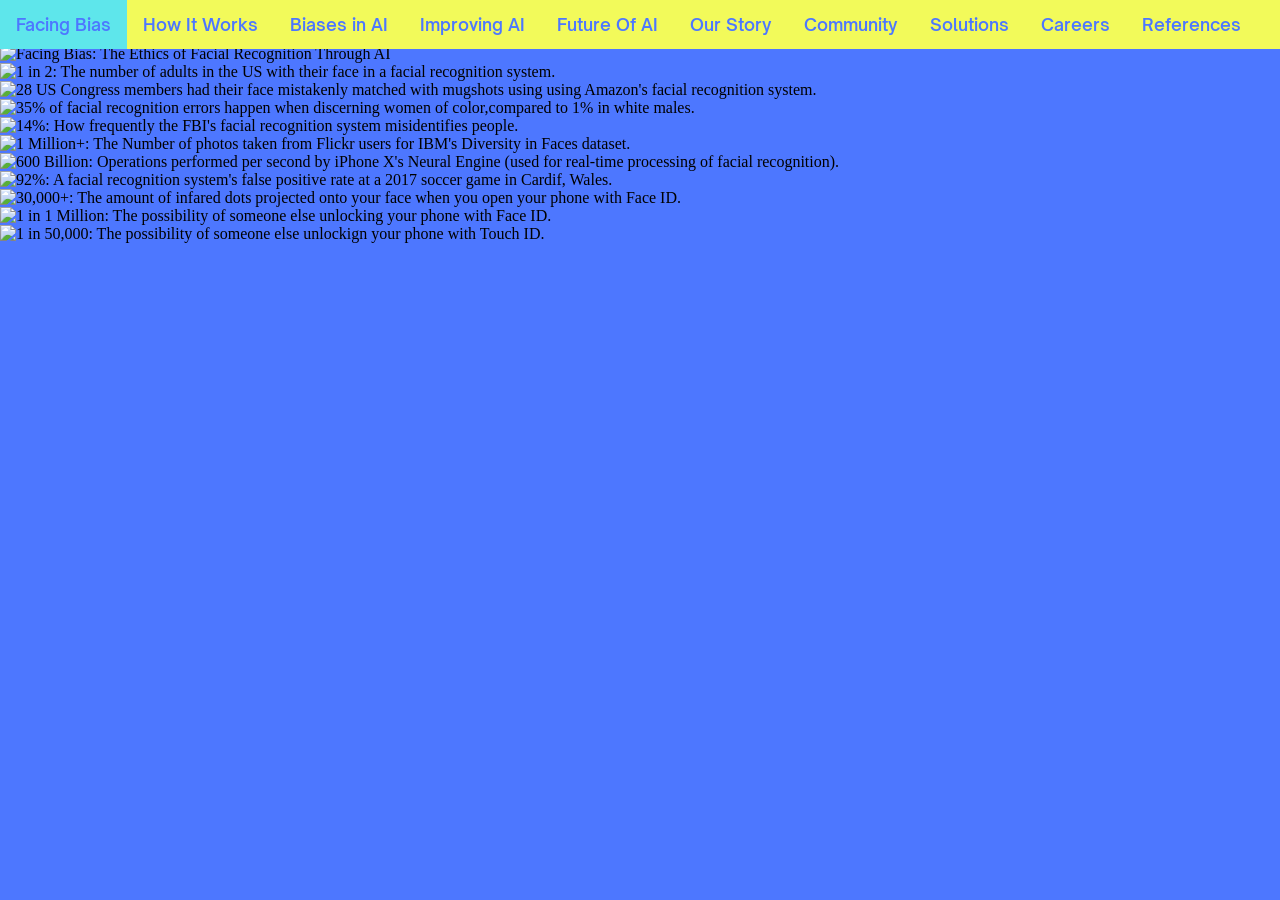
==== index.html @ 9b640d16 "Add files via upload" ====
<!DOCTYPE html>
<html>

<head>
  <meta charset="utf-8">
  <meta name="viewport" content="width=device-width, initial-scale=1">

  <!--Fav Icon-->
  <link rel="icon" href="assets/humanizeAIFace.png" type="image/png"/>
  
  <!--Tab Name-->
  <title>Humanize AI</title>

  <!--Link Stylesheet-->
  <link href="style.css" rel="stylesheet" type="text/css" />
  
  <!--Link Fonts-->
  <link rel="preconnect" href="https://fonts.googleapis.com">
  <link rel="preconnect" href="https://fonts.gstatic.com" crossorigin>
  <link href="https://fonts.googleapis.com/css2?family=Commissioner:wght@500&display=swap" rel="stylesheet">

  <!--Link Nav Bar Menu Icon-->
  <link rel="stylesheet" href="https://cdnjs.cloudflare.com/ajax/libs/font-awesome/4.7.0/css/font-awesome.min.css">
</head>

<body>
  <!--Nav Bar-->
  <div class="navBar" id="globalNavBar">
    <a id="home" class="hoverUnderlineAnimation active" href="index.html">Facing Bias</a>
    <a class="hoverUnderlineAnimation" href="howItWorks.html">How It Works</a>
    <a class="hoverUnderlineAnimation" href="biasesInAI.html">Biases in AI</a>
    <a class="hoverUnderlineAnimation" href="improvingAI.html">Improving AI</a>
      <a class="hoverUnderlineAnimation" href="futureOfAI.html">Future Of AI</a>
    <a class="hoverUnderlineAnimation" href="ourStory.html">Our Story</a>
    <a class="hoverUnderlineAnimation" href="community.html">Community</a>
    <a class="hoverUnderlineAnimation" href="solutions.html">Solutions</a>
    <a class="hoverUnderlineAnimation" href="careers.html">Careers</a>
    <a class="hoverUnderlineAnimation" href="references.html">References</a>
    <a href="javascript:void(0);" class="icon" onclick="adjustNavBar()">
      <i class="fa fa-bars"></i>
    </a>
  </div>
  
  <!--Title-->
  <img class="topImage" src="assets/title.png" alt="Facing Bias: The Ethics of Facial Recognition Through AI" draggable="false">

  <!--Statistics-->
  <img src="assets/statistics1.png" alt="1 in 2: The number of adults in the US with their face in a facial recognition system." draggable="false">
  <img src="assets/statistics2.png" alt="28 US Congress members had their face mistakenly matched with mugshots using using Amazon's facial recognition system." draggable="false">
  <img src="assets/statistics3.png" alt="35% of facial recognition errors happen when discerning women of color,compared to 1% in white males." draggable="false">
  <img src="assets/statistics4.png" alt="14%: How frequently the FBI's facial recognition system misidentifies people." draggable="false">
  <img src="assets/statistics5.png" alt="1 Million+: The Number of photos taken from Flickr users for IBM's Diversity in Faces dataset." draggable="false">
  <img src="assets/statistics6.png" alt="600 Billion: Operations performed per second by iPhone X's Neural Engine (used for real-time processing of facial recognition)." draggable="false">
  <img src="assets/statistics7.png" alt="92%: A facial recognition system's false positive rate at a 2017 soccer game in Cardif, Wales." draggable="false">
  <img src="assets/statistics8.png" alt="30,000+: The amount of infared dots projected onto your face when you open your phone with Face ID." draggable="false">
  <img src="assets/statistics9.png" alt="1 in 1 Million: The possibility of someone else unlocking your phone with Face ID." draggable="false">
  <img src="assets/statistics10.png" alt="1 in 50,000: The possibility of someone else unlockign your phone with Touch ID." draggable="false">

  <!--Link JavaScript File-->
  <script src="script.js"></script>
</body>

</html>
---- style.css ----
/*Style HTML*/
html {
  height: 100%;
  width: 100%;
}

/*Style Everything*/
* {
  padding: 0;
  margin: 0;
  background-color: #4d77ff;
}

/*Style Images*/
img {
  width: 100%;
  height: auto;
  display: block;
  padding: 0;
  margin: 0;
  pointer-events: none;
  user-drag: none;  
  user-select: none;
  -moz-user-select: none;
  -webkit-user-drag: none;
  -webkit-user-select: none;
  -ms-user-select: none;
}

/*Style Nav Bar*/
/*Style All Elements With the Class navBar*/
.navBar {
  position: fixed;
  overflow: hidden;
  background-color: #f2fa5a;
  top: 0;
  width: 100%;
}

/*Style Nav Bar Links*/
.navBar a {
  float: left;
  display: block;
  color: #4d77ff;
  background-color: #f2fa5a;
  text-align: center;
  padding: 14px 16px;
  text-decoration: none;
  font-size: 17px;
  font-family: 'Open Sauce', sans-serif;
}

/*Style Nav Bar Links on Hover*/
.navBar a:hover {
  background-color: #4d77ff;
  color: #f2fa5a;
}

/*Style Active Nav Bar Links*/
.navBar a.active {
  background-color: #5EE6EB;
  color: #4d77ff;
}

/*Style Nav Bar Icon*/
.navBar .icon {
  display: none; 
  background-color: #4d77ff;
  color: #f2fa5a;
}

/*Style Nav Bar to be Responsive*/
@media screen and (max-width: 1275px /*Was 600px*/) {
  .navBar a:not(:first-child) {display: none;}
  .navBar a.icon {
    float: right;
    display: block;
  }
}

@media screen and (max-width: 1275px /*Was 600px*/) {
  .navBar.responsive {position: sticky;}
  .navBar.responsive .icon {
    position: absolute;
    right: 0;
    top: 0;
  }
  .navBar.responsive a {
    float: none;
    display: block;
    text-align: left;
  }
}

/*Remove Margin Between Nav Bar and First Image*/
@media screen and (max-width: 1275px /*Was 600px*/) {
  .navBar {
    margin-bottom: -45px;
  }
  #home {
    background-color: #f2fa5a;
    color: #4d77ff;
  }
  #home:hover {
    background-color: #4d77ff;
    color: #f2fa5a;
  }
}

/*Style hoverUnderlineAnimation*/
.hoverUnderlineAnimation {
  display: inline-block;
  position: relative;
}

.hoverUnderlineAnimation:after {
  content: '';
  position: absolute;
  width: 100%;
  transform: scaleX(0);
  height: 3px;
  bottom: 0;
  left: 0;
  background-color: #5EE6EB;
  transform-origin: bottom center;
  transition: transform 0.25s ease-out;
}

.hoverUnderlineAnimation:hover:after {
  transform: scaleX(1);
  transform-origin: bottom center;
}

/*Style All Elements With the Class topImage*/
.topImage {
  margin-top: 45px;
}

/*Add Fonts*/
/*Add Open Sauce Semi Bold Font*/
@font-face {
  font-family: 'Open Sauce';
  src: url('Open Sauce SemiBold.ttf');
}

/*Add Gagalin Font*/
@font-face {
  font-family: 'Gagalin';
  src: url('Gagalin-Regular.otf');
}

/*Style Twin Test Video*/
#twinTestVideo {
  margin-right: auto;
  margin-left: auto;
  display: block;
  width: 75%;
  height: auto;
  border: solid #f2fa5a 8px;
}

/*Style All Elements With the Class whiteBackground*/
.whiteBackground {
  background-color: #ffffff;
}

/*Style All Elements With the Id sourceLink*/
.sourceLink {
  font-family: 'Open Sauce', sans-serif;
  color: #f2fa5a;
  font-size: 20px;
  background-color: #56bbf1;
}

/*Style Links*/
a {
  color: #f2fa5a;
  background-color: #56bbf1;
}

/*Style All Elements With the Id sources*/
#sources {
  background-color: #56bbf1;
  margin-left: 5%;
  margin-right: 5%;
}

/*Style All Elements With the Id sourcesBackground*/
#sourcesBackground {
  background-color: #56bbf1;
}

/*Style All Elements With the Id reflectionLink*/
#reflectionLink {
  margin-right: auto;
  margin-left: auto;
  display: block;
  text-align: center;
  font-size: 30px;
}

/*Make References Text Smaller*/
@media screen and (max-width: 600px) {
  .sourceLink {
    font-size: 17px;
  }
  #reflectionLink {
    font-size: 25px;
  }
}
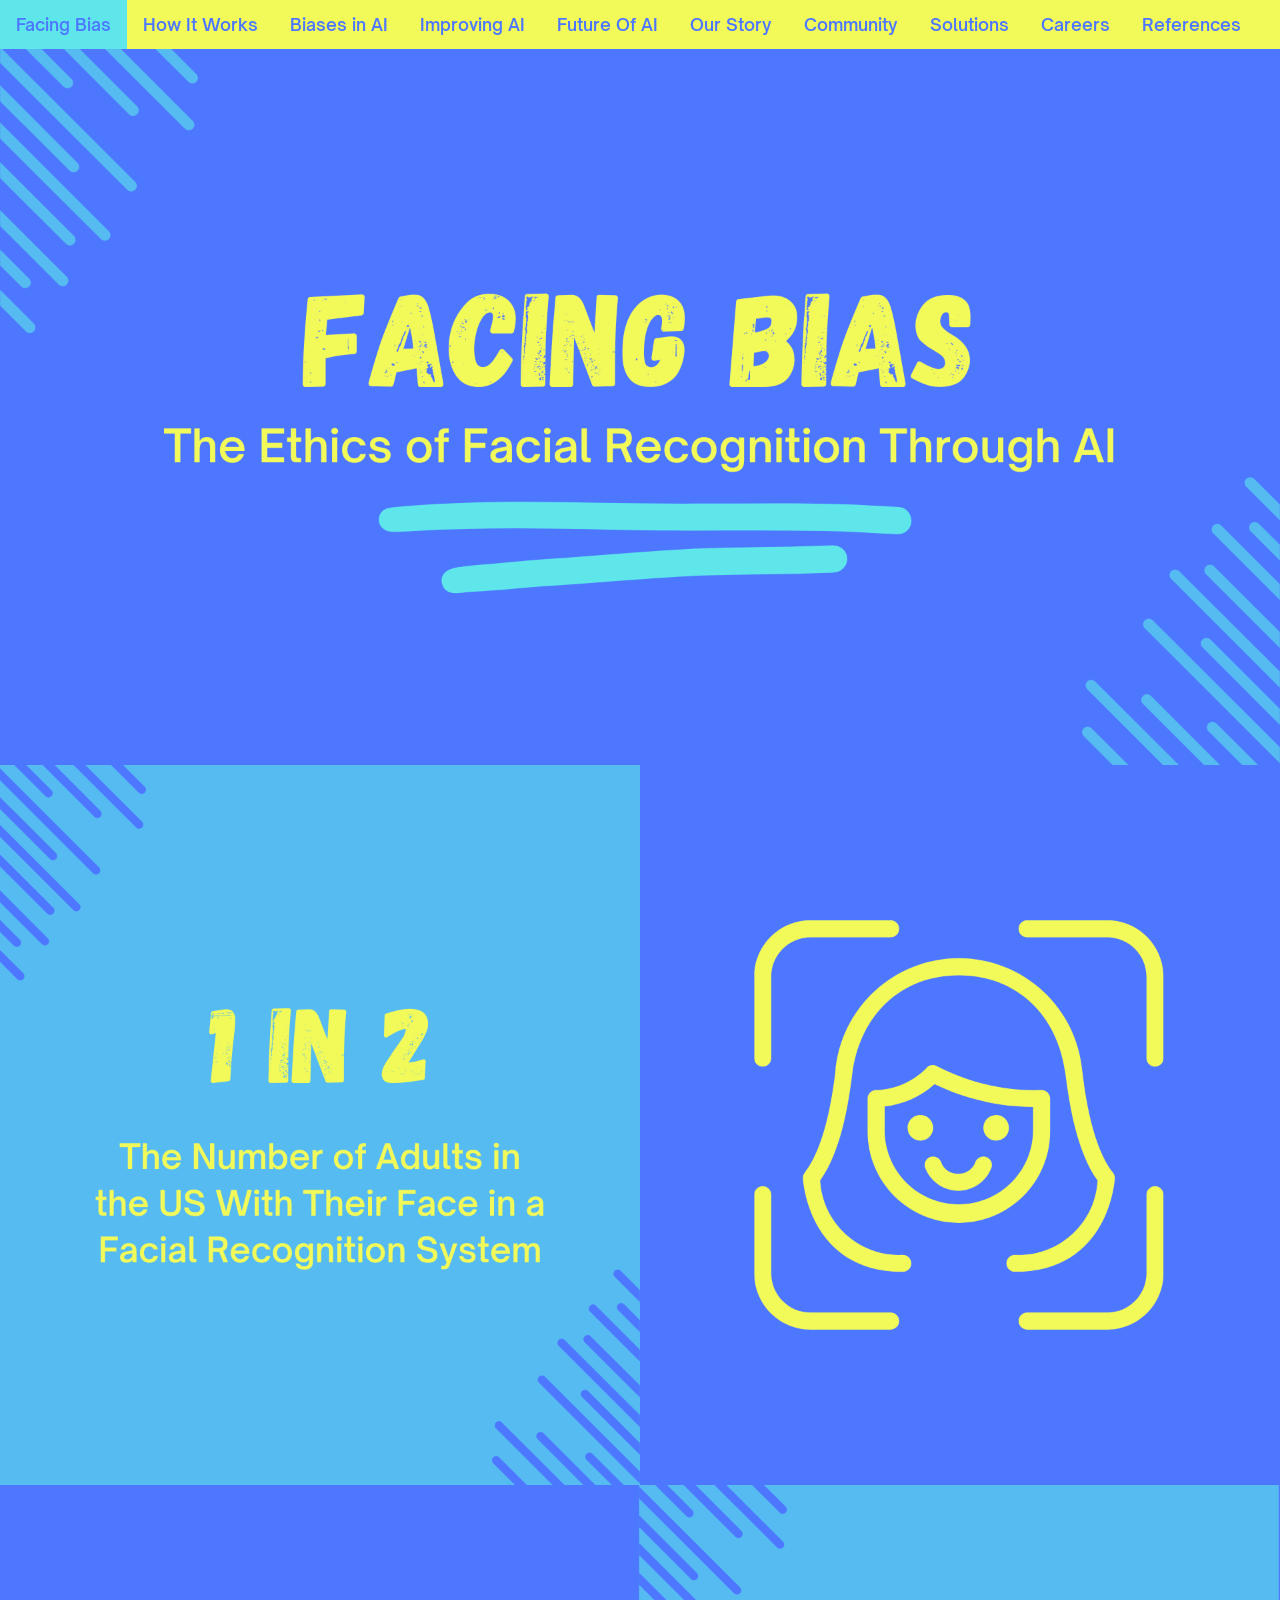
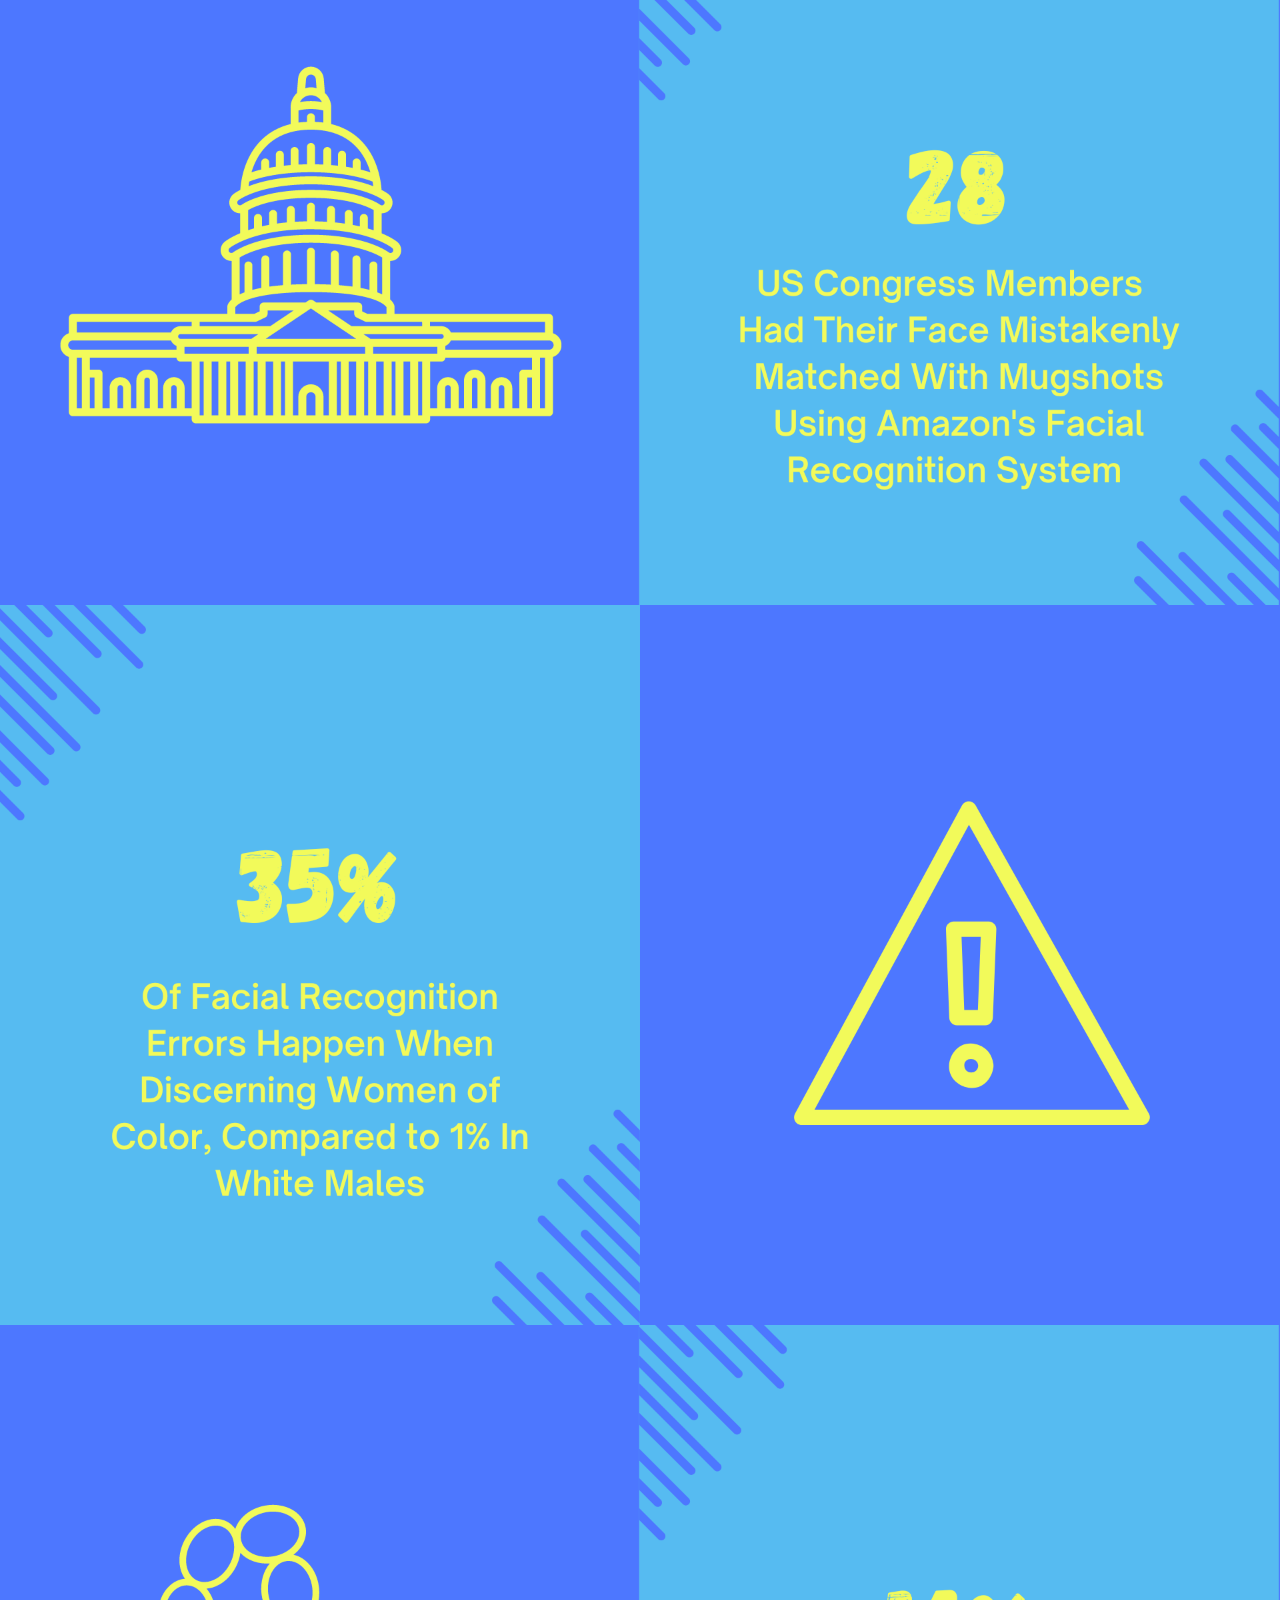
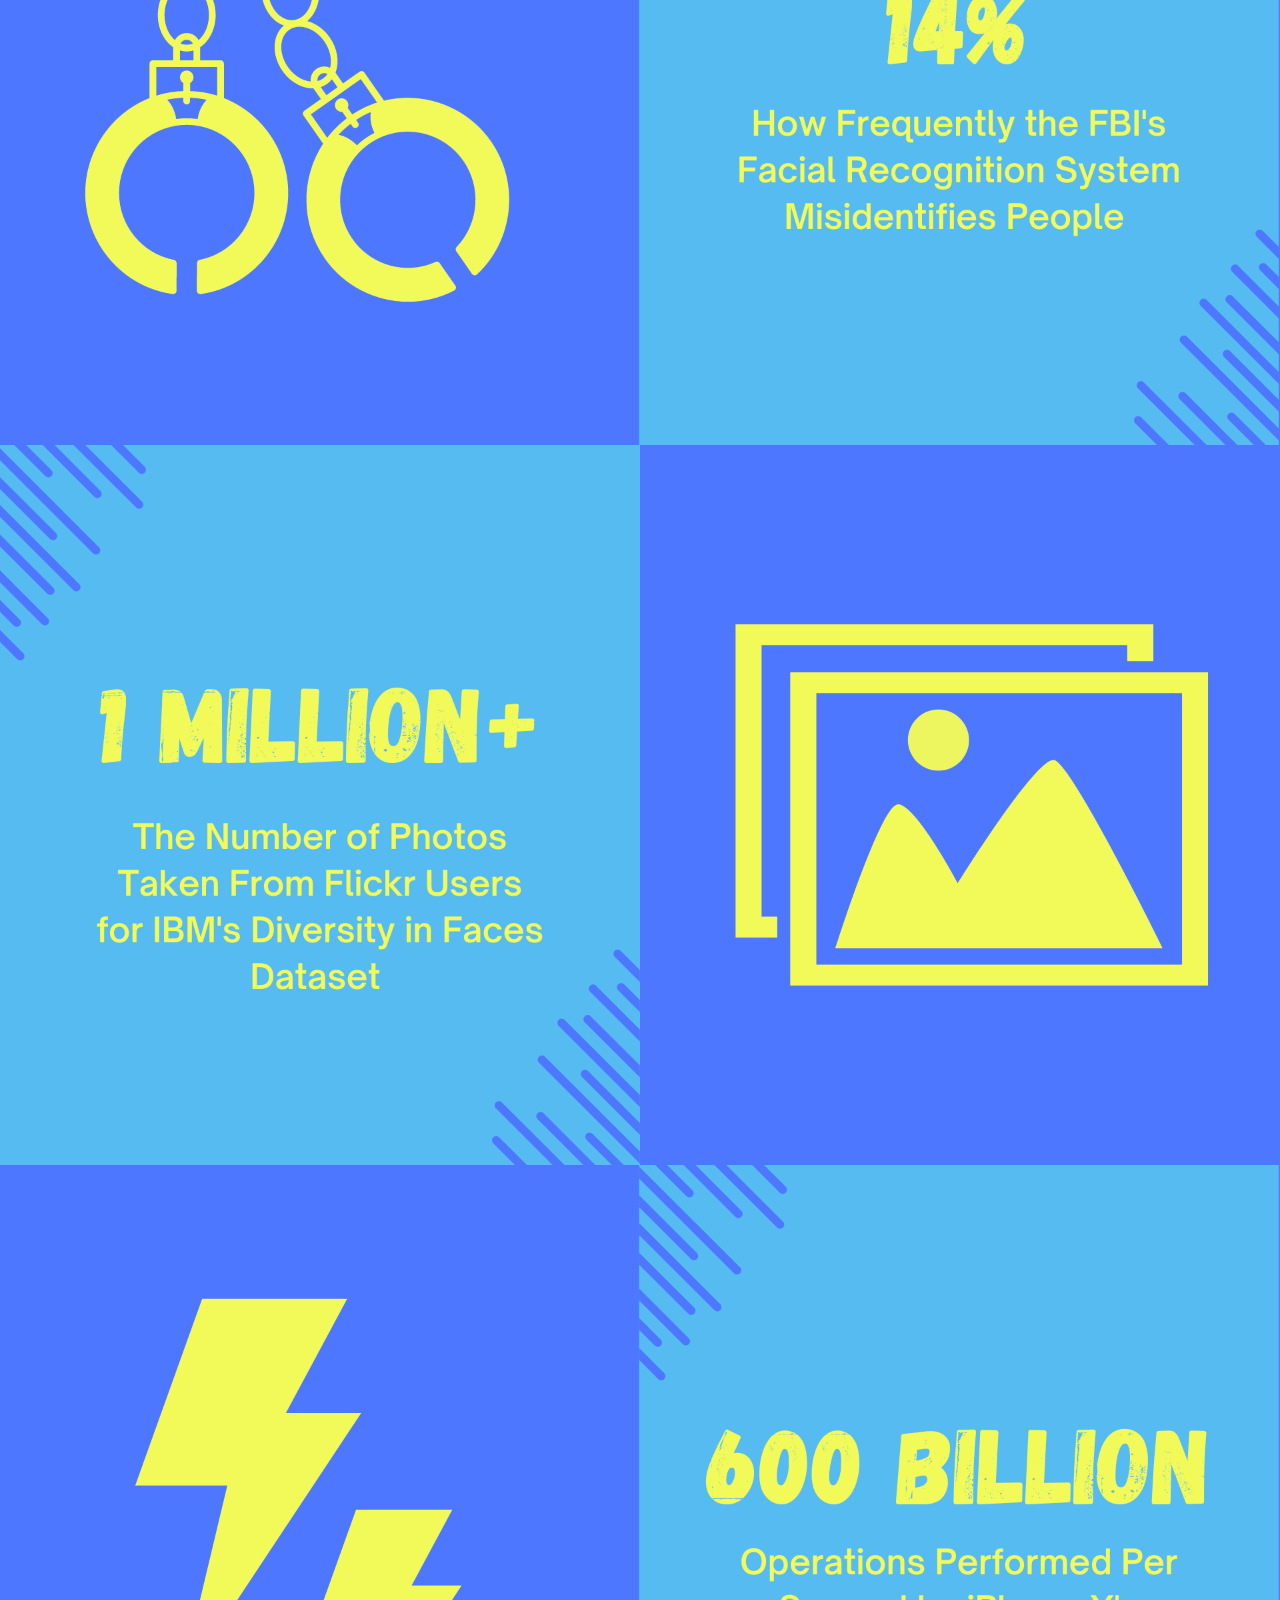
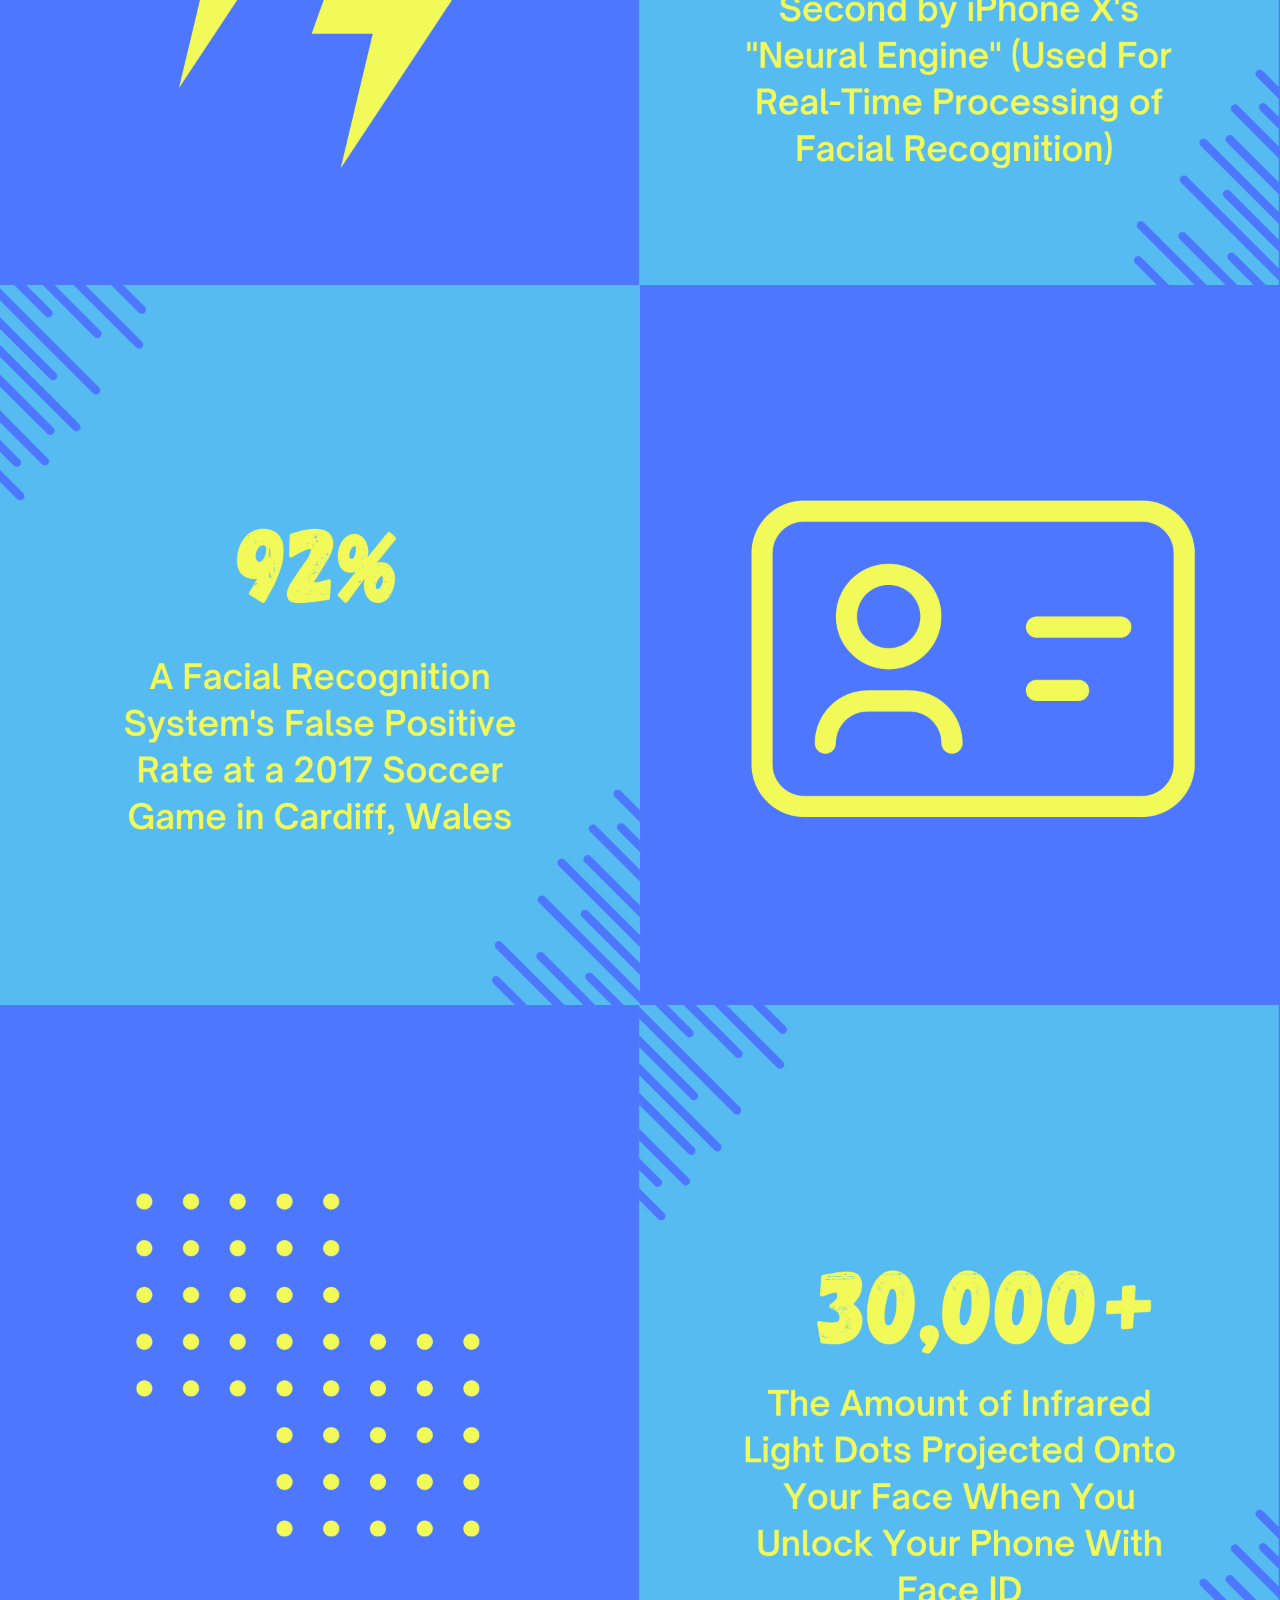
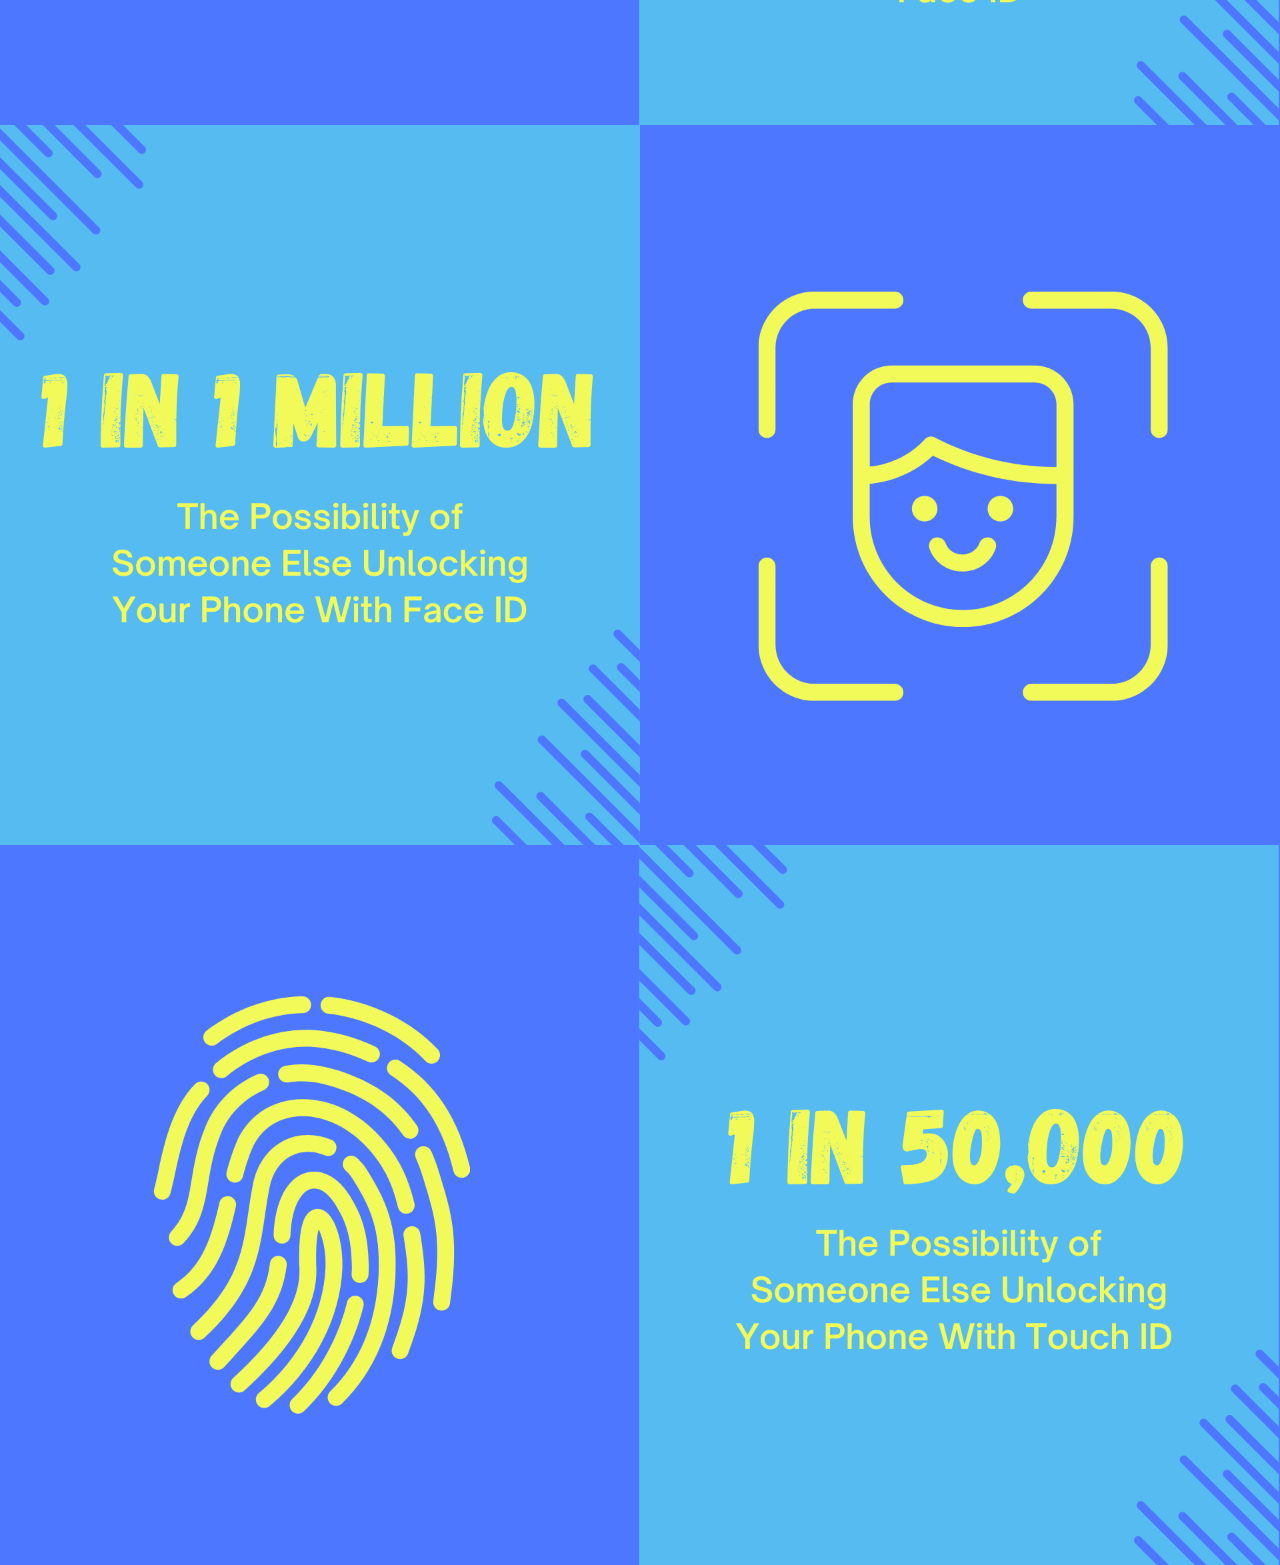
==== commit fdef4c24: "Fixed nav bar indentation." ====
--- a/index.html
+++ b/index.html
@@ -30,7 +30,7 @@
     <a class="hoverUnderlineAnimation" href="howItWorks.html">How It Works</a>
     <a class="hoverUnderlineAnimation" href="biasesInAI.html">Biases in AI</a>
     <a class="hoverUnderlineAnimation" href="improvingAI.html">Improving AI</a>
-      <a class="hoverUnderlineAnimation" href="futureOfAI.html">Future Of AI</a>
+    <a class="hoverUnderlineAnimation" href="futureOfAI.html">Future Of AI</a>
     <a class="hoverUnderlineAnimation" href="ourStory.html">Our Story</a>
     <a class="hoverUnderlineAnimation" href="community.html">Community</a>
     <a class="hoverUnderlineAnimation" href="solutions.html">Solutions</a>
